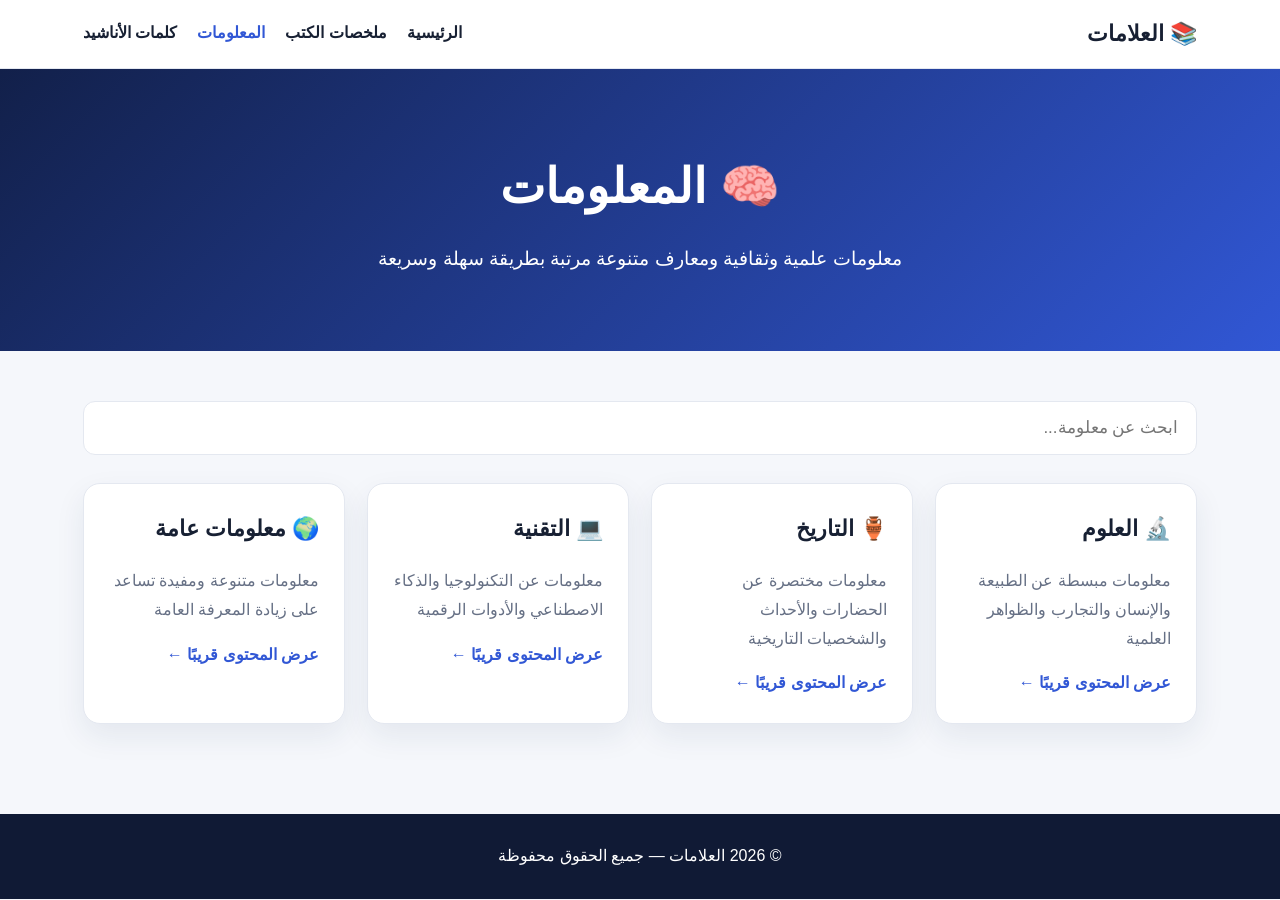
==== knowledge.html @ b1259e54 "Create knowledge.html" ====
<!DOCTYPE html>
<html lang="ar" dir="rtl">
<head>
  <meta charset="UTF-8">
  <meta name="viewport" content="width=device-width, initial-scale=1.0">

  <title>المعلومات | العلامات</title>

  <style>
    :root {
      --bg: #f5f7fb;
      --surface: #ffffff;
      --text: #172033;
      --muted: #667085;
      --primary: #3157d5;
      --border: #e4e8f0;
      --shadow: 0 12px 30px rgba(25, 45, 90, 0.08);
    }

    * {
      box-sizing: border-box;
    }

    body {
      margin: 0;
      font-family: Arial, Tahoma, sans-serif;
      background: var(--bg);
      color: var(--text);
      line-height: 1.8;
    }

    nav {
      background: white;
      border-bottom: 1px solid var(--border);
      position: sticky;
      top: 0;
      z-index: 100;
    }

    .nav-container {
      max-width: 1150px;
      margin: auto;
      padding: 14px 18px;
      display: flex;
      justify-content: space-between;
      align-items: center;
      gap: 18px;
    }

    .brand {
      color: var(--text);
      text-decoration: none;
      font-size: 22px;
      font-weight: bold;
    }

    .nav-links {
      display: flex;
      gap: 20px;
      flex-wrap: wrap;
    }

    .nav-links a {
      color: var(--text);
      text-decoration: none;
      font-weight: bold;
    }

    .nav-links a.active,
    .nav-links a:hover {
      color: var(--primary);
    }

    header {
      background: linear-gradient(135deg, #12204a, #3157d5);
      color: white;
      text-align: center;
      padding: 75px 20px;
    }

    header h1 {
      margin: 0 0 12px;
      font-size: 48px;
    }

    header p {
      max-width: 700px;
      margin: auto;
      font-size: 19px;
    }

    main {
      max-width: 1150px;
      margin: auto;
      padding: 50px 18px;
    }

    .search-box {
      width: 100%;
      padding: 16px 18px;
      border: 1px solid var(--border);
      border-radius: 12px;
      font-size: 17px;
      margin-bottom: 28px;
      outline: none;
    }

    .cards {
      display: grid;
      grid-template-columns: repeat(auto-fit, minmax(240px, 1fr));
      gap: 22px;
    }

    .card {
      background: var(--surface);
      border: 1px solid var(--border);
      border-radius: 17px;
      padding: 25px;
      box-shadow: var(--shadow);
    }

    .card h2 {
      margin-top: 0;
      font-size: 22px;
    }

    .card p {
      color: var(--muted);
    }

    .card a {
      color: var(--primary);
      text-decoration: none;
      font-weight: bold;
    }

    footer {
      background: #101a35;
      color: white;
      text-align: center;
      padding: 28px 20px;
      margin-top: 40px;
    }

    .hidden {
      display: none;
    }

    @media (max-width: 760px) {
      .nav-container {
        flex-direction: column;
      }

      .nav-links {
        justify-content: center;
        gap: 12px;
      }
    }
  </style>
</head>

<body>

  <nav>
    <div class="nav-container">
      <a class="brand" href="index.html">📚 العلامات</a>

      <div class="nav-links">
        <a href="index.html">الرئيسية</a>
        <a href="summaries.html">ملخصات الكتب</a>
        <a class="active" href="knowledge.html">المعلومات</a>
        <a href="nasheeds.html">كلمات الأناشيد</a>
      </div>
    </div>
  </nav>

  <header>
    <h1>🧠 المعلومات</h1>

    <p>
      معلومات علمية وثقافية ومعارف متنوعة مرتبة بطريقة سهلة وسريعة
    </p>
  </header>

  <main>

    <input
      id="searchInput"
      class="search-box"
      type="search"
      placeholder="ابحث عن معلومة..."
      oninput="searchCards()"
    >

    <div class="cards">

      <article class="card searchable">
        <h2>🔬 العلوم</h2>
        <p>
          معلومات مبسطة عن الطبيعة والإنسان والتجارب والظواهر العلمية
        </p>
        <a href="#">عرض المحتوى قريبًا ←</a>
      </article>

      <article class="card searchable">
        <h2>🏺 التاريخ</h2>
        <p>
          معلومات مختصرة عن الحضارات والأحداث والشخصيات التاريخية
        </p>
        <a href="#">عرض المحتوى قريبًا ←</a>
      </article>

      <article class="card searchable">
        <h2>💻 التقنية</h2>
        <p>
          معلومات عن التكنولوجيا والذكاء الاصطناعي والأدوات الرقمية
        </p>
        <a href="#">عرض المحتوى قريبًا ←</a>
      </article>

      <article class="card searchable">
        <h2>🌍 معلومات عامة</h2>
        <p>
          معلومات متنوعة ومفيدة تساعد على زيادة المعرفة العامة
        </p>
        <a href="#">عرض المحتوى قريبًا ←</a>
      </article>

    </div>

  </main>

  <footer>
    © 2026 العلامات — جميع الحقوق محفوظة
  </footer>

  <script>
    function searchCards() {
      const searchText =
        document.getElementById("searchInput").value.toLowerCase();

      document.querySelectorAll(".searchable").forEach(function(card) {
        const content = card.textContent.toLowerCase();

        card.classList.toggle(
          "hidden",
          !content.includes(searchText)
        );
      });
    }
  </script>

</body>
</html>
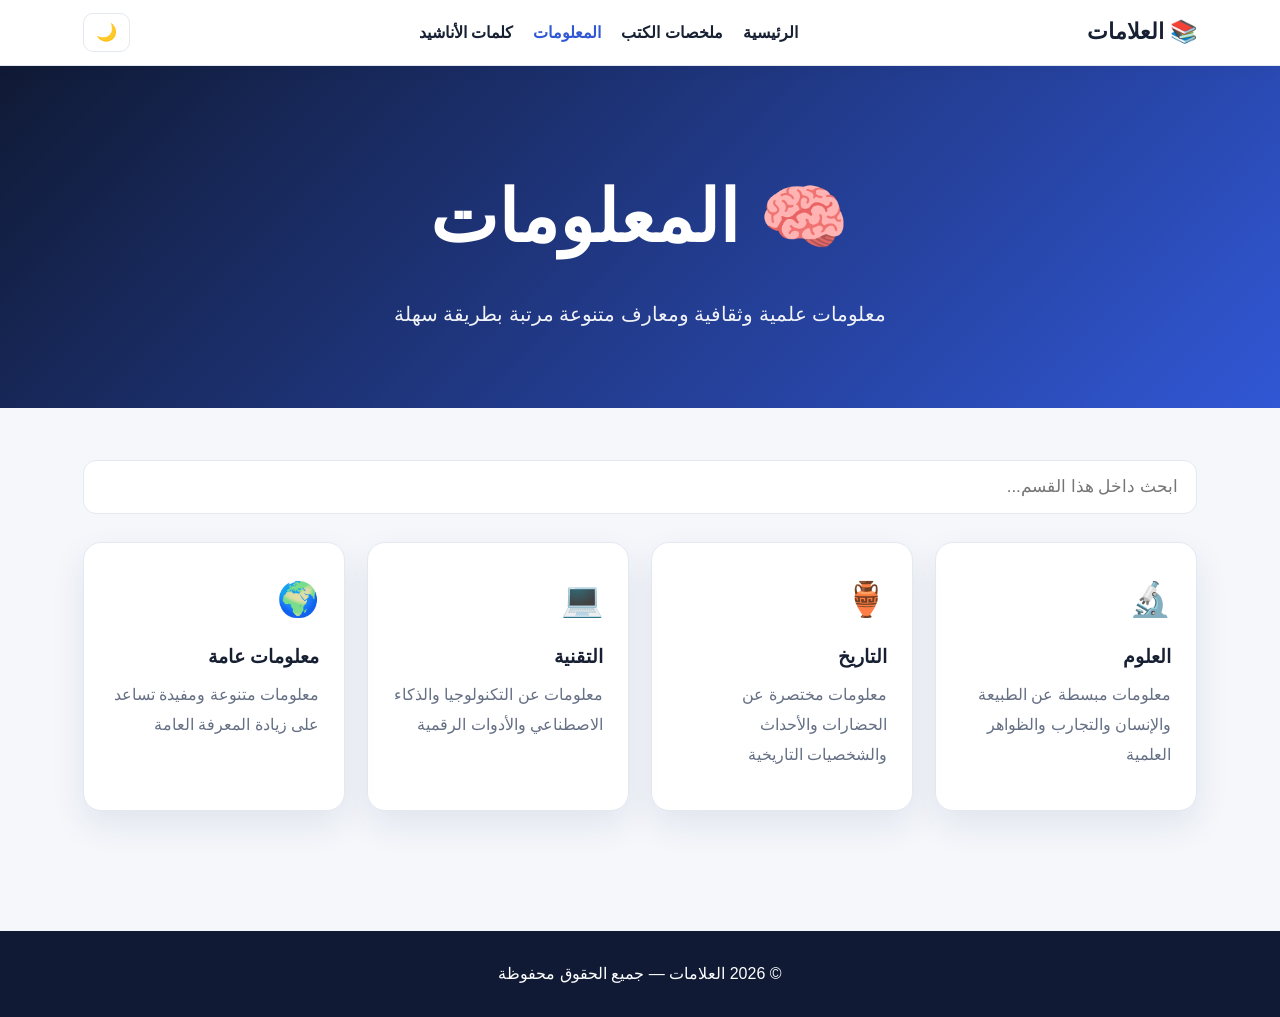
==== commit aa098b86: "Add files via upload" ====
--- a/knowledge.html
+++ b/knowledge.html
@@ -3,252 +3,42 @@
 <head>
   <meta charset="UTF-8">
   <meta name="viewport" content="width=device-width, initial-scale=1.0">
+  <title>المعلومات | العلامات</title>
+  <meta name="description" content="معلومات علمية وثقافية ومعارف متنوعة مرتبة بطريقة سهلة">
+  <link rel="stylesheet" href="style.css">
+</head>
+<body data-page="knowledge">
+<nav class="site-nav">
+  <div class="nav-wrap">
+    <a class="brand" href="index.html">📚 <span id="brandText">العلامات</span></a>
+    <div class="nav-links">
+      <a data-nav="home" href="index.html">الرئيسية</a>
+      <a data-nav="summaries" href="summaries.html">ملخصات الكتب</a>
+      <a data-nav="knowledge" href="knowledge.html">المعلومات</a>
+      <a data-nav="nasheeds" href="nasheeds.html">كلمات الأناشيد</a>
+    </div>
+    <button id="themeButton" class="theme-btn" onclick="toggleTheme()" title="تغيير المظهر">🌙</button>
+  </div>
+</nav>
 
-  <title>المعلومات | العلامات</title>
+<header class="hero">
+  <h1>🧠 المعلومات</h1>
+  <p>معلومات علمية وثقافية ومعارف متنوعة مرتبة بطريقة سهلة</p>
+  
+</header>
 
-  <style>
-    :root {
-      --bg: #f5f7fb;
-      --surface: #ffffff;
-      --text: #172033;
-      --muted: #667085;
-      --primary: #3157d5;
-      --border: #e4e8f0;
-      --shadow: 0 12px 30px rgba(25, 45, 90, 0.08);
-    }
+<main>
+<section>
+    <input id="searchInput" class="search-box" type="search" placeholder="ابحث داخل هذا القسم..." oninput="filterCards()">
+    <div id="contentGrid" class="cards"></div>
+  </section>
+</main>
 
-    * {
-      box-sizing: border-box;
-    }
+<footer>
+  © 2026 <span id="footerName">العلامات</span> — جميع الحقوق محفوظة
+</footer>
 
-    body {
-      margin: 0;
-      font-family: Arial, Tahoma, sans-serif;
-      background: var(--bg);
-      color: var(--text);
-      line-height: 1.8;
-    }
-
-    nav {
-      background: white;
-      border-bottom: 1px solid var(--border);
-      position: sticky;
-      top: 0;
-      z-index: 100;
-    }
-
-    .nav-container {
-      max-width: 1150px;
-      margin: auto;
-      padding: 14px 18px;
-      display: flex;
-      justify-content: space-between;
-      align-items: center;
-      gap: 18px;
-    }
-
-    .brand {
-      color: var(--text);
-      text-decoration: none;
-      font-size: 22px;
-      font-weight: bold;
-    }
-
-    .nav-links {
-      display: flex;
-      gap: 20px;
-      flex-wrap: wrap;
-    }
-
-    .nav-links a {
-      color: var(--text);
-      text-decoration: none;
-      font-weight: bold;
-    }
-
-    .nav-links a.active,
-    .nav-links a:hover {
-      color: var(--primary);
-    }
-
-    header {
-      background: linear-gradient(135deg, #12204a, #3157d5);
-      color: white;
-      text-align: center;
-      padding: 75px 20px;
-    }
-
-    header h1 {
-      margin: 0 0 12px;
-      font-size: 48px;
-    }
-
-    header p {
-      max-width: 700px;
-      margin: auto;
-      font-size: 19px;
-    }
-
-    main {
-      max-width: 1150px;
-      margin: auto;
-      padding: 50px 18px;
-    }
-
-    .search-box {
-      width: 100%;
-      padding: 16px 18px;
-      border: 1px solid var(--border);
-      border-radius: 12px;
-      font-size: 17px;
-      margin-bottom: 28px;
-      outline: none;
-    }
-
-    .cards {
-      display: grid;
-      grid-template-columns: repeat(auto-fit, minmax(240px, 1fr));
-      gap: 22px;
-    }
-
-    .card {
-      background: var(--surface);
-      border: 1px solid var(--border);
-      border-radius: 17px;
-      padding: 25px;
-      box-shadow: var(--shadow);
-    }
-
-    .card h2 {
-      margin-top: 0;
-      font-size: 22px;
-    }
-
-    .card p {
-      color: var(--muted);
-    }
-
-    .card a {
-      color: var(--primary);
-      text-decoration: none;
-      font-weight: bold;
-    }
-
-    footer {
-      background: #101a35;
-      color: white;
-      text-align: center;
-      padding: 28px 20px;
-      margin-top: 40px;
-    }
-
-    .hidden {
-      display: none;
-    }
-
-    @media (max-width: 760px) {
-      .nav-container {
-        flex-direction: column;
-      }
-
-      .nav-links {
-        justify-content: center;
-        gap: 12px;
-      }
-    }
-  </style>
-</head>
-
-<body>
-
-  <nav>
-    <div class="nav-container">
-      <a class="brand" href="index.html">📚 العلامات</a>
-
-      <div class="nav-links">
-        <a href="index.html">الرئيسية</a>
-        <a href="summaries.html">ملخصات الكتب</a>
-        <a class="active" href="knowledge.html">المعلومات</a>
-        <a href="nasheeds.html">كلمات الأناشيد</a>
-      </div>
-    </div>
-  </nav>
-
-  <header>
-    <h1>🧠 المعلومات</h1>
-
-    <p>
-      معلومات علمية وثقافية ومعارف متنوعة مرتبة بطريقة سهلة وسريعة
-    </p>
-  </header>
-
-  <main>
-
-    <input
-      id="searchInput"
-      class="search-box"
-      type="search"
-      placeholder="ابحث عن معلومة..."
-      oninput="searchCards()"
-    >
-
-    <div class="cards">
-
-      <article class="card searchable">
-        <h2>🔬 العلوم</h2>
-        <p>
-          معلومات مبسطة عن الطبيعة والإنسان والتجارب والظواهر العلمية
-        </p>
-        <a href="#">عرض المحتوى قريبًا ←</a>
-      </article>
-
-      <article class="card searchable">
-        <h2>🏺 التاريخ</h2>
-        <p>
-          معلومات مختصرة عن الحضارات والأحداث والشخصيات التاريخية
-        </p>
-        <a href="#">عرض المحتوى قريبًا ←</a>
-      </article>
-
-      <article class="card searchable">
-        <h2>💻 التقنية</h2>
-        <p>
-          معلومات عن التكنولوجيا والذكاء الاصطناعي والأدوات الرقمية
-        </p>
-        <a href="#">عرض المحتوى قريبًا ←</a>
-      </article>
-
-      <article class="card searchable">
-        <h2>🌍 معلومات عامة</h2>
-        <p>
-          معلومات متنوعة ومفيدة تساعد على زيادة المعرفة العامة
-        </p>
-        <a href="#">عرض المحتوى قريبًا ←</a>
-      </article>
-
-    </div>
-
-  </main>
-
-  <footer>
-    © 2026 العلامات — جميع الحقوق محفوظة
-  </footer>
-
-  <script>
-    function searchCards() {
-      const searchText =
-        document.getElementById("searchInput").value.toLowerCase();
-
-      document.querySelectorAll(".searchable").forEach(function(card) {
-        const content = card.textContent.toLowerCase();
-
-        card.classList.toggle(
-          "hidden",
-          !content.includes(searchText)
-        );
-      });
-    }
-  </script>
-
+<script src="content.js"></script>
+<script src="app.js"></script>
 </body>
 </html>
--- a/style.css
+++ b/style.css
@@ -0,0 +1,177 @@
+:root{
+  --bg:#f5f7fb;
+  --surface:#ffffff;
+  --text:#172033;
+  --muted:#667085;
+  --primary:#3157d5;
+  --primary-dark:#203f9f;
+  --border:#e4e8f0;
+  --shadow:0 14px 35px rgba(25,45,90,.09);
+}
+body.dark{
+  --bg:#0f1420;
+  --surface:#192131;
+  --text:#f5f7ff;
+  --muted:#b7c0d1;
+  --primary:#7894ff;
+  --primary-dark:#5f7deb;
+  --border:#2b3548;
+  --shadow:0 14px 35px rgba(0,0,0,.25);
+}
+*{box-sizing:border-box}
+html{scroll-behavior:smooth}
+body{
+  margin:0;
+  font-family:Arial,Tahoma,sans-serif;
+  background:var(--bg);
+  color:var(--text);
+  line-height:1.85;
+  transition:.25s;
+}
+a{color:inherit}
+.site-nav{
+  position:sticky;
+  top:0;
+  z-index:100;
+  background:var(--surface);
+  border-bottom:1px solid var(--border);
+  box-shadow:0 4px 15px rgba(0,0,0,.04);
+}
+.nav-wrap{
+  max-width:1150px;
+  margin:auto;
+  padding:12px 18px;
+  display:flex;
+  align-items:center;
+  justify-content:space-between;
+  gap:18px;
+}
+.brand{
+  text-decoration:none;
+  font-size:22px;
+  font-weight:800;
+}
+.nav-links{
+  display:flex;
+  align-items:center;
+  gap:20px;
+  flex-wrap:wrap;
+}
+.nav-links a{
+  text-decoration:none;
+  font-weight:700;
+}
+.nav-links a:hover,.nav-links a.active{color:var(--primary)}
+.theme-btn{
+  border:1px solid var(--border);
+  background:var(--surface);
+  color:var(--text);
+  border-radius:10px;
+  padding:8px 12px;
+  cursor:pointer;
+  font-size:17px;
+}
+.hero{
+  background:linear-gradient(135deg,#101a35,#3157d5);
+  color:white;
+  text-align:center;
+  padding:85px 20px 75px;
+}
+.hero h1{
+  margin:0 0 12px;
+  font-size:clamp(42px,7vw,72px);
+}
+.hero p{
+  max-width:780px;
+  margin:auto;
+  font-size:20px;
+  opacity:.94;
+}
+.hero-actions{
+  display:flex;
+  justify-content:center;
+  gap:12px;
+  flex-wrap:wrap;
+  margin-top:28px;
+}
+.btn{
+  display:inline-block;
+  border-radius:11px;
+  padding:11px 22px;
+  text-decoration:none;
+  font-weight:800;
+}
+.btn-light{background:white;color:#203f9f}
+.btn-outline{border:1px solid rgba(255,255,255,.5);color:white;background:rgba(255,255,255,.08)}
+main{
+  max-width:1150px;
+  margin:auto;
+  padding:52px 18px;
+}
+section{margin-bottom:68px}
+.section-title{font-size:31px;margin:0 0 7px}
+.section-desc{color:var(--muted);margin:0 0 25px}
+.search-box{
+  width:100%;
+  padding:16px 18px;
+  border:1px solid var(--border);
+  border-radius:13px;
+  background:var(--surface);
+  color:var(--text);
+  font-size:17px;
+  outline:none;
+  margin-bottom:28px;
+}
+.search-box:focus{
+  border-color:var(--primary);
+  box-shadow:0 0 0 3px rgba(49,87,213,.12);
+}
+.cards{
+  display:grid;
+  grid-template-columns:repeat(auto-fit,minmax(245px,1fr));
+  gap:22px;
+}
+.card{
+  background:var(--surface);
+  border:1px solid var(--border);
+  border-radius:18px;
+  padding:25px;
+  box-shadow:var(--shadow);
+  transition:transform .2s;
+}
+.card:hover{transform:translateY(-4px)}
+.card-icon{font-size:34px}
+.card h2,.card h3{margin:9px 0 6px}
+.card p{color:var(--muted);margin-top:0}
+.card a{
+  color:var(--primary);
+  text-decoration:none;
+  font-weight:800;
+}
+.note{
+  background:var(--surface);
+  border-right:5px solid var(--primary);
+  padding:22px;
+  border-radius:14px;
+  box-shadow:var(--shadow);
+}
+.empty{
+  background:var(--surface);
+  border:1px dashed var(--border);
+  padding:25px;
+  border-radius:14px;
+  color:var(--muted);
+  text-align:center;
+}
+.hidden{display:none!important}
+footer{
+  background:#101a35;
+  color:white;
+  text-align:center;
+  padding:28px 20px;
+}
+@media(max-width:760px){
+  .nav-wrap{flex-direction:column}
+  .nav-links{justify-content:center;gap:12px}
+  .hero{padding-top:65px}
+}
